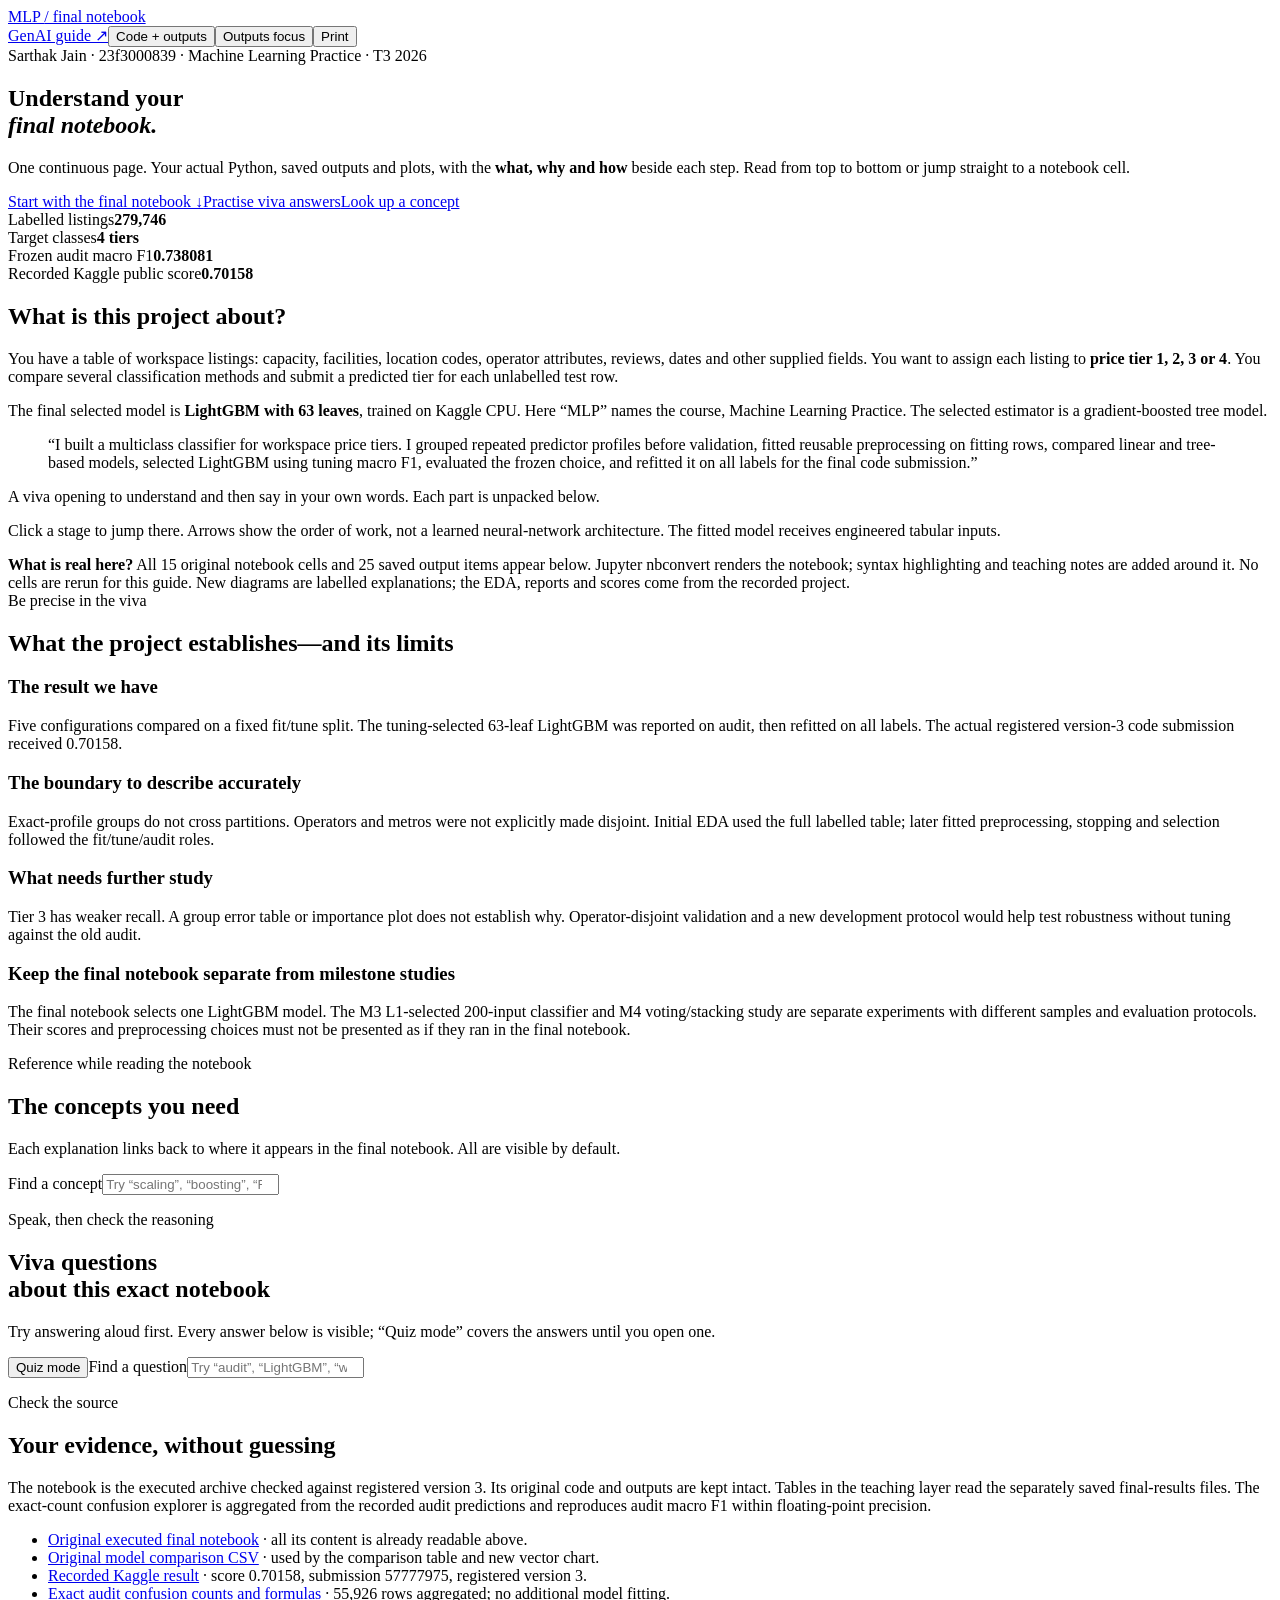
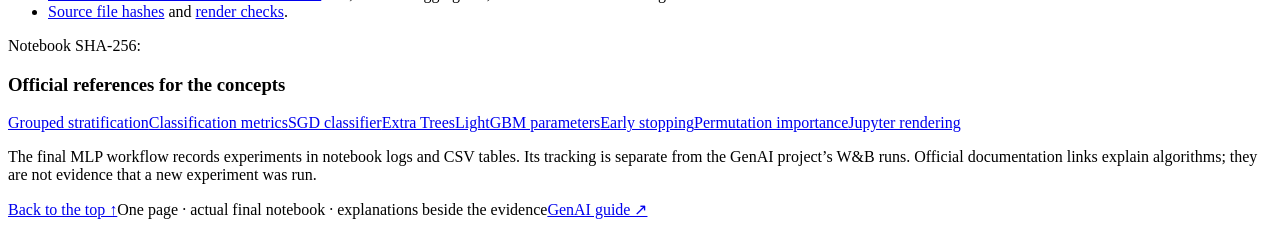
==== mlp/template.html @ a5a8d9c8 "Add single-page MLP final notebook walkthrough and viva guide" ====
<!doctype html><html lang="en"><head><meta charset="utf-8"><meta name="viewport" content="width=device-width,initial-scale=1"><meta name="description" content="A single-page, code-first viva walkthrough of Sarthak Jain’s executed MLP final project: data, preprocessing, models, saved outputs and questions."><title>MLP final notebook · understand every decision</title><!--CSS--></head><body>
<header class="topbar"><a class="brand" href="#top">MLP <span>/ final notebook</span></a><div class="top-actions"><a href="../">GenAI guide ↗</a><button id="view-all" class="selected" onclick="setReadMode('all')">Code + outputs</button><button id="view-results" onclick="setReadMode('results')">Outputs focus</button><button onclick="window.print()">Print</button></div></header>
<nav class="jumpnav" aria-label="Jump within this page"><!--NAV--></nav><div class="reading-progress" aria-hidden="true"><span id="progress"></span></div>
<main id="top"><section class="hero"><div class="eyebrow">Sarthak Jain · 23f3000839 · Machine Learning Practice · T3 2026</div><h1>Understand your<br><em>final notebook.</em></h1><p class="lead">One continuous page. Your actual Python, saved outputs and plots, with the <strong>what, why and how</strong> beside each step. Read from top to bottom or jump straight to a notebook cell.</p><div class="hero-links"><a class="primary button" href="#load">Start with the final notebook ↓</a><a class="button" href="#viva">Practise viva answers</a><a class="quiet" href="#concepts">Look up a concept</a></div><div class="stats"><div><span>Labelled listings</span><strong>279,746</strong></div><div><span>Target classes</span><strong>4 tiers</strong></div><div><span>Frozen audit macro F1</span><strong>0.738081</strong></div><div><span>Recorded Kaggle public score</span><strong>0.70158</strong></div></div>
<div class="story"><h2>What is this project about?</h2><p>You have a table of workspace listings: capacity, facilities, location codes, operator attributes, reviews, dates and other supplied fields. You want to assign each listing to <strong>price tier 1, 2, 3 or 4</strong>. You compare several classification methods and submit a predicted tier for each unlabelled test row.</p><p>The final selected model is <strong>LightGBM with 63 leaves</strong>, trained on Kaggle CPU. Here “MLP” names the course, Machine Learning Practice. The selected estimator is a gradient-boosted tree model.</p><blockquote>“I built a multiclass classifier for workspace price tiers. I grouped repeated predictor profiles before validation, fitted reusable preprocessing on fitting rows, compared linear and tree-based models, selected LightGBM using tuning macro F1, evaluated the frozen choice, and refitted it on all labels for the final code submission.”</blockquote><p class="caption">A viva opening to understand and then say in your own words. Each part is unpacked below.</p></div><div class="vector-diagram workflow"><!--WORKFLOW--></div><p class="caption">Click a stage to jump there. Arrows show the order of work, not a learned neural-network architecture. The fitted model receives engineered tabular inputs.</p><div class="honesty-note"><strong>What is real here?</strong> All 15 original notebook cells and 25 saved output items appear below. Jupyter nbconvert renders the notebook; syntax highlighting and teaching notes are added around it. No cells are rerun for this guide. New diagrams are labelled explanations; the EDA, reports and scores come from the recorded project.</div></section>
<div id="walkthrough"><!--WALKTHROUGH--></div>
<section id="limits" class="closing"><span class="eyebrow">Be precise in the viva</span><h2>What the project establishes—and its limits</h2><div class="closing-grid"><article><h3>The result we have</h3><p>Five configurations compared on a fixed fit/tune split. The tuning-selected 63-leaf LightGBM was reported on audit, then refitted on all labels. The actual registered version-3 code submission received 0.70158.</p></article><article><h3>The boundary to describe accurately</h3><p>Exact-profile groups do not cross partitions. Operators and metros were not explicitly made disjoint. Initial EDA used the full labelled table; later fitted preprocessing, stopping and selection followed the fit/tune/audit roles.</p></article><article><h3>What needs further study</h3><p>Tier 3 has weaker recall. A group error table or importance plot does not establish why. Operator-disjoint validation and a new development protocol would help test robustness without tuning against the old audit.</p></article></div><h3>Keep the final notebook separate from milestone studies</h3><p>The final notebook selects one LightGBM model. The M3 L1-selected 200-input classifier and M4 voting/stacking study are separate experiments with different samples and evaluation protocols. Their scores and preprocessing choices must not be presented as if they ran in the final notebook.</p></section>
<section id="concepts"><div class="section-heading"><div><span class="eyebrow">Reference while reading the notebook</span><h2>The concepts you need</h2><p>Each explanation links back to where it appears in the final notebook. All are visible by default.</p></div><label class="filter-label">Find a concept<input id="concept-filter" type="search" placeholder="Try “scaling”, “boosting”, “F1”…"></label></div><p id="concept-count" class="caption"></p><div class="concept-grid"><!--GLOSSARY--></div></section>
<section id="viva"><div class="section-heading"><div><span class="eyebrow">Speak, then check the reasoning</span><h2>Viva questions<br>about this exact notebook</h2><p>Try answering aloud first. Every answer below is visible; “Quiz mode” covers the answers until you open one.</p></div><div><button id="quiz-mode" onclick="toggleQuiz()">Quiz mode</button><label class="filter-label">Find a question<input id="viva-filter" type="search" placeholder="Try “audit”, “LightGBM”, “why”…"></label></div></div><p id="viva-count" class="caption"></p><div class="viva-grid"><!--VIVA--></div></section>
<section id="evidence" class="evidence"><span class="eyebrow">Check the source</span><h2>Your evidence, without guessing</h2><p>The notebook is the executed archive checked against registered version 3. Its original code and outputs are kept intact. Tables in the teaching layer read the separately saved final-results files. The exact-count confusion explorer is aggregated from the recorded audit predictions and reproduces audit macro F1 within floating-point precision.</p><ul><li><a href="project/notebooks/final.ipynb">Original executed final notebook</a> · all its content is already readable above.</li><li><a href="project/reports/final-results/model_comparison.csv">Original model comparison CSV</a> · used by the comparison table and new vector chart.</li><li><a href="project/reports/final-results/kaggle-submission.json">Recorded Kaggle result</a> · score 0.70158, submission 57777975, registered version 3.</li><li><a href="evidence/audit-confusion.json">Exact audit confusion counts and formulas</a> · 55,926 rows aggregated; no additional model fitting.</li><li><a href="evidence/source-manifest.json">Source file hashes</a> and <a href="evidence/render-verification.json">render checks</a>.</li></ul><p class="caption">Notebook SHA-256: <code class="hash"><!--NBHASH--></code></p><h3>Official references for the concepts</h3><p class="reference-links"><a href="https://scikit-learn.org/stable/modules/generated/sklearn.model_selection.StratifiedGroupKFold.html" target="_blank" rel="noreferrer">Grouped stratification</a><a href="https://scikit-learn.org/stable/modules/model_evaluation.html#f1-score" target="_blank" rel="noreferrer">Classification metrics</a><a href="https://scikit-learn.org/stable/modules/generated/sklearn.linear_model.SGDClassifier.html" target="_blank" rel="noreferrer">SGD classifier</a><a href="https://scikit-learn.org/stable/modules/generated/sklearn.ensemble.ExtraTreesClassifier.html" target="_blank" rel="noreferrer">Extra Trees</a><a href="https://lightgbm.readthedocs.io/en/stable/Parameters.html" target="_blank" rel="noreferrer">LightGBM parameters</a><a href="https://lightgbm.readthedocs.io/en/stable/pythonapi/lightgbm.early_stopping.html" target="_blank" rel="noreferrer">Early stopping</a><a href="https://scikit-learn.org/stable/modules/permutation_importance.html" target="_blank" rel="noreferrer">Permutation importance</a><a href="https://nbconvert.readthedocs.io/en/latest/usage.html" target="_blank" rel="noreferrer">Jupyter rendering</a></p><p class="caption">The final MLP workflow records experiments in notebook logs and CSV tables. Its tracking is separate from the GenAI project’s W&B runs. Official documentation links explain algorithms; they are not evidence that a new experiment was run.</p></section>
<footer><a href="#top">Back to the top ↑</a><span>One page · actual final notebook · explanations beside the evidence</span><a href="../">GenAI guide ↗</a></footer></main><div id="toast" role="status"></div><!--DATA--><!--JS--></body></html>
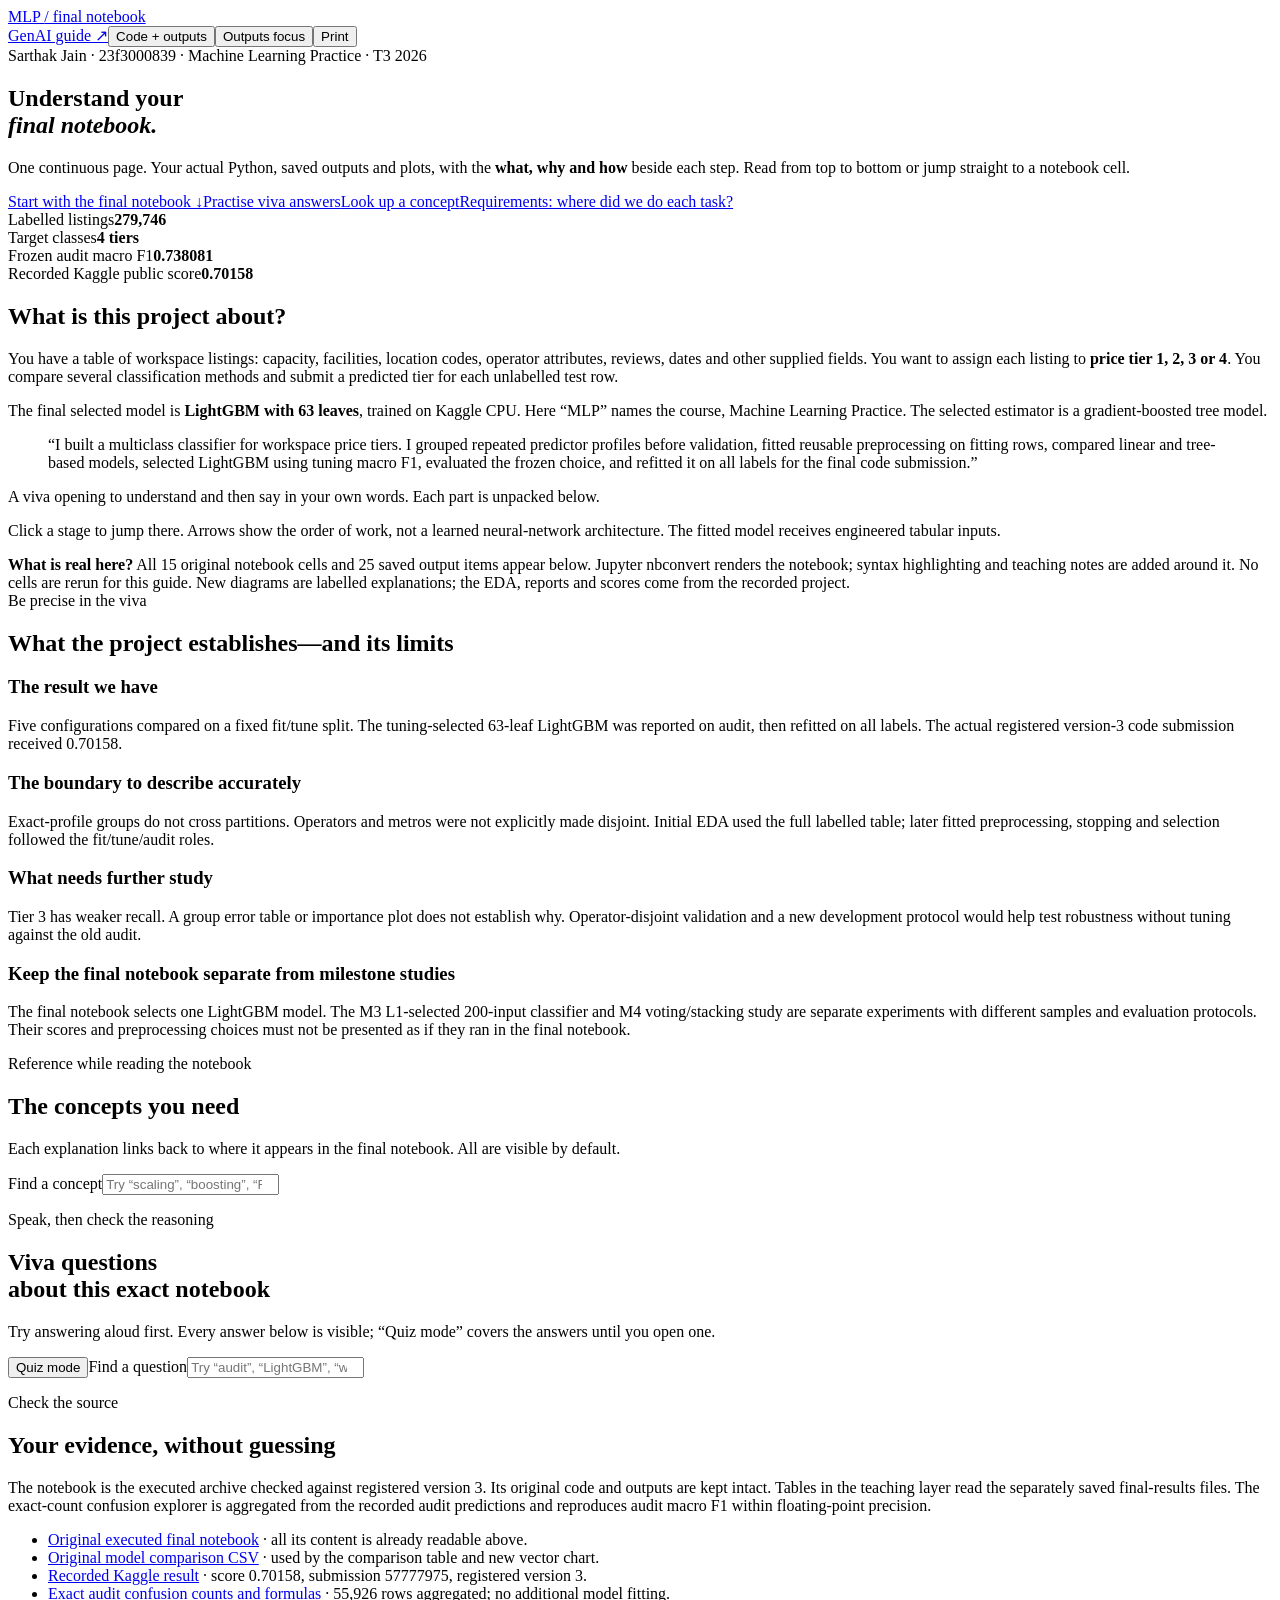
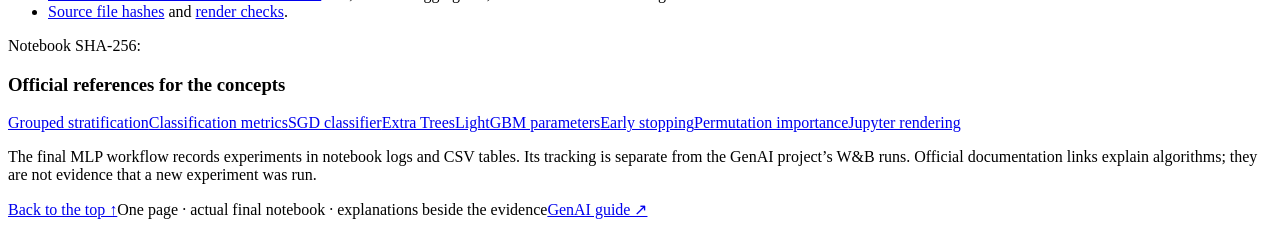
==== commit a0c4e702: "Map MLP declarations to code evidence and add L1 coding practice" ====
--- a/mlp/template.html
+++ b/mlp/template.html
@@ -1,9 +1,10 @@
 <!doctype html><html lang="en"><head><meta charset="utf-8"><meta name="viewport" content="width=device-width,initial-scale=1"><meta name="description" content="A single-page, code-first viva walkthrough of Sarthak Jain’s executed MLP final project: data, preprocessing, models, saved outputs and questions."><title>MLP final notebook · understand every decision</title><!--CSS--></head><body>
 <header class="topbar"><a class="brand" href="#top">MLP <span>/ final notebook</span></a><div class="top-actions"><a href="../">GenAI guide ↗</a><button id="view-all" class="selected" onclick="setReadMode('all')">Code + outputs</button><button id="view-results" onclick="setReadMode('results')">Outputs focus</button><button onclick="window.print()">Print</button></div></header>
 <nav class="jumpnav" aria-label="Jump within this page"><!--NAV--></nav><div class="reading-progress" aria-hidden="true"><span id="progress"></span></div>
-<main id="top"><section class="hero"><div class="eyebrow">Sarthak Jain · 23f3000839 · Machine Learning Practice · T3 2026</div><h1>Understand your<br><em>final notebook.</em></h1><p class="lead">One continuous page. Your actual Python, saved outputs and plots, with the <strong>what, why and how</strong> beside each step. Read from top to bottom or jump straight to a notebook cell.</p><div class="hero-links"><a class="primary button" href="#load">Start with the final notebook ↓</a><a class="button" href="#viva">Practise viva answers</a><a class="quiet" href="#concepts">Look up a concept</a></div><div class="stats"><div><span>Labelled listings</span><strong>279,746</strong></div><div><span>Target classes</span><strong>4 tiers</strong></div><div><span>Frozen audit macro F1</span><strong>0.738081</strong></div><div><span>Recorded Kaggle public score</span><strong>0.70158</strong></div></div>
+<main id="top"><section class="hero"><div class="eyebrow">Sarthak Jain · 23f3000839 · Machine Learning Practice · T3 2026</div><h1>Understand your<br><em>final notebook.</em></h1><p class="lead">One continuous page. Your actual Python, saved outputs and plots, with the <strong>what, why and how</strong> beside each step. Read from top to bottom or jump straight to a notebook cell.</p><div class="hero-links"><a class="primary button" href="#load">Start with the final notebook ↓</a><a class="button" href="#viva">Practise viva answers</a><a class="quiet" href="#concepts">Look up a concept</a><a class="button" href="#requirements">Requirements: where did we do each task?</a></div><div class="stats"><div><span>Labelled listings</span><strong>279,746</strong></div><div><span>Target classes</span><strong>4 tiers</strong></div><div><span>Frozen audit macro F1</span><strong>0.738081</strong></div><div><span>Recorded Kaggle public score</span><strong>0.70158</strong></div></div>
 <div class="story"><h2>What is this project about?</h2><p>You have a table of workspace listings: capacity, facilities, location codes, operator attributes, reviews, dates and other supplied fields. You want to assign each listing to <strong>price tier 1, 2, 3 or 4</strong>. You compare several classification methods and submit a predicted tier for each unlabelled test row.</p><p>The final selected model is <strong>LightGBM with 63 leaves</strong>, trained on Kaggle CPU. Here “MLP” names the course, Machine Learning Practice. The selected estimator is a gradient-boosted tree model.</p><blockquote>“I built a multiclass classifier for workspace price tiers. I grouped repeated predictor profiles before validation, fitted reusable preprocessing on fitting rows, compared linear and tree-based models, selected LightGBM using tuning macro F1, evaluated the frozen choice, and refitted it on all labels for the final code submission.”</blockquote><p class="caption">A viva opening to understand and then say in your own words. Each part is unpacked below.</p></div><div class="vector-diagram workflow"><!--WORKFLOW--></div><p class="caption">Click a stage to jump there. Arrows show the order of work, not a learned neural-network architecture. The fitted model receives engineered tabular inputs.</p><div class="honesty-note"><strong>What is real here?</strong> All 15 original notebook cells and 25 saved output items appear below. Jupyter nbconvert renders the notebook; syntax highlighting and teaching notes are added around it. No cells are rerun for this guide. New diagrams are labelled explanations; the EDA, reports and scores come from the recorded project.</div></section>
 <div id="walkthrough"><!--WALKTHROUGH--></div>
+<!--REQUIREMENTS-->
 <section id="limits" class="closing"><span class="eyebrow">Be precise in the viva</span><h2>What the project establishes—and its limits</h2><div class="closing-grid"><article><h3>The result we have</h3><p>Five configurations compared on a fixed fit/tune split. The tuning-selected 63-leaf LightGBM was reported on audit, then refitted on all labels. The actual registered version-3 code submission received 0.70158.</p></article><article><h3>The boundary to describe accurately</h3><p>Exact-profile groups do not cross partitions. Operators and metros were not explicitly made disjoint. Initial EDA used the full labelled table; later fitted preprocessing, stopping and selection followed the fit/tune/audit roles.</p></article><article><h3>What needs further study</h3><p>Tier 3 has weaker recall. A group error table or importance plot does not establish why. Operator-disjoint validation and a new development protocol would help test robustness without tuning against the old audit.</p></article></div><h3>Keep the final notebook separate from milestone studies</h3><p>The final notebook selects one LightGBM model. The M3 L1-selected 200-input classifier and M4 voting/stacking study are separate experiments with different samples and evaluation protocols. Their scores and preprocessing choices must not be presented as if they ran in the final notebook.</p></section>
 <section id="concepts"><div class="section-heading"><div><span class="eyebrow">Reference while reading the notebook</span><h2>The concepts you need</h2><p>Each explanation links back to where it appears in the final notebook. All are visible by default.</p></div><label class="filter-label">Find a concept<input id="concept-filter" type="search" placeholder="Try “scaling”, “boosting”, “F1”…"></label></div><p id="concept-count" class="caption"></p><div class="concept-grid"><!--GLOSSARY--></div></section>
 <section id="viva"><div class="section-heading"><div><span class="eyebrow">Speak, then check the reasoning</span><h2>Viva questions<br>about this exact notebook</h2><p>Try answering aloud first. Every answer below is visible; “Quiz mode” covers the answers until you open one.</p></div><div><button id="quiz-mode" onclick="toggleQuiz()">Quiz mode</button><label class="filter-label">Find a question<input id="viva-filter" type="search" placeholder="Try “audit”, “LightGBM”, “why”…"></label></div></div><p id="viva-count" class="caption"></p><div class="viva-grid"><!--VIVA--></div></section>
